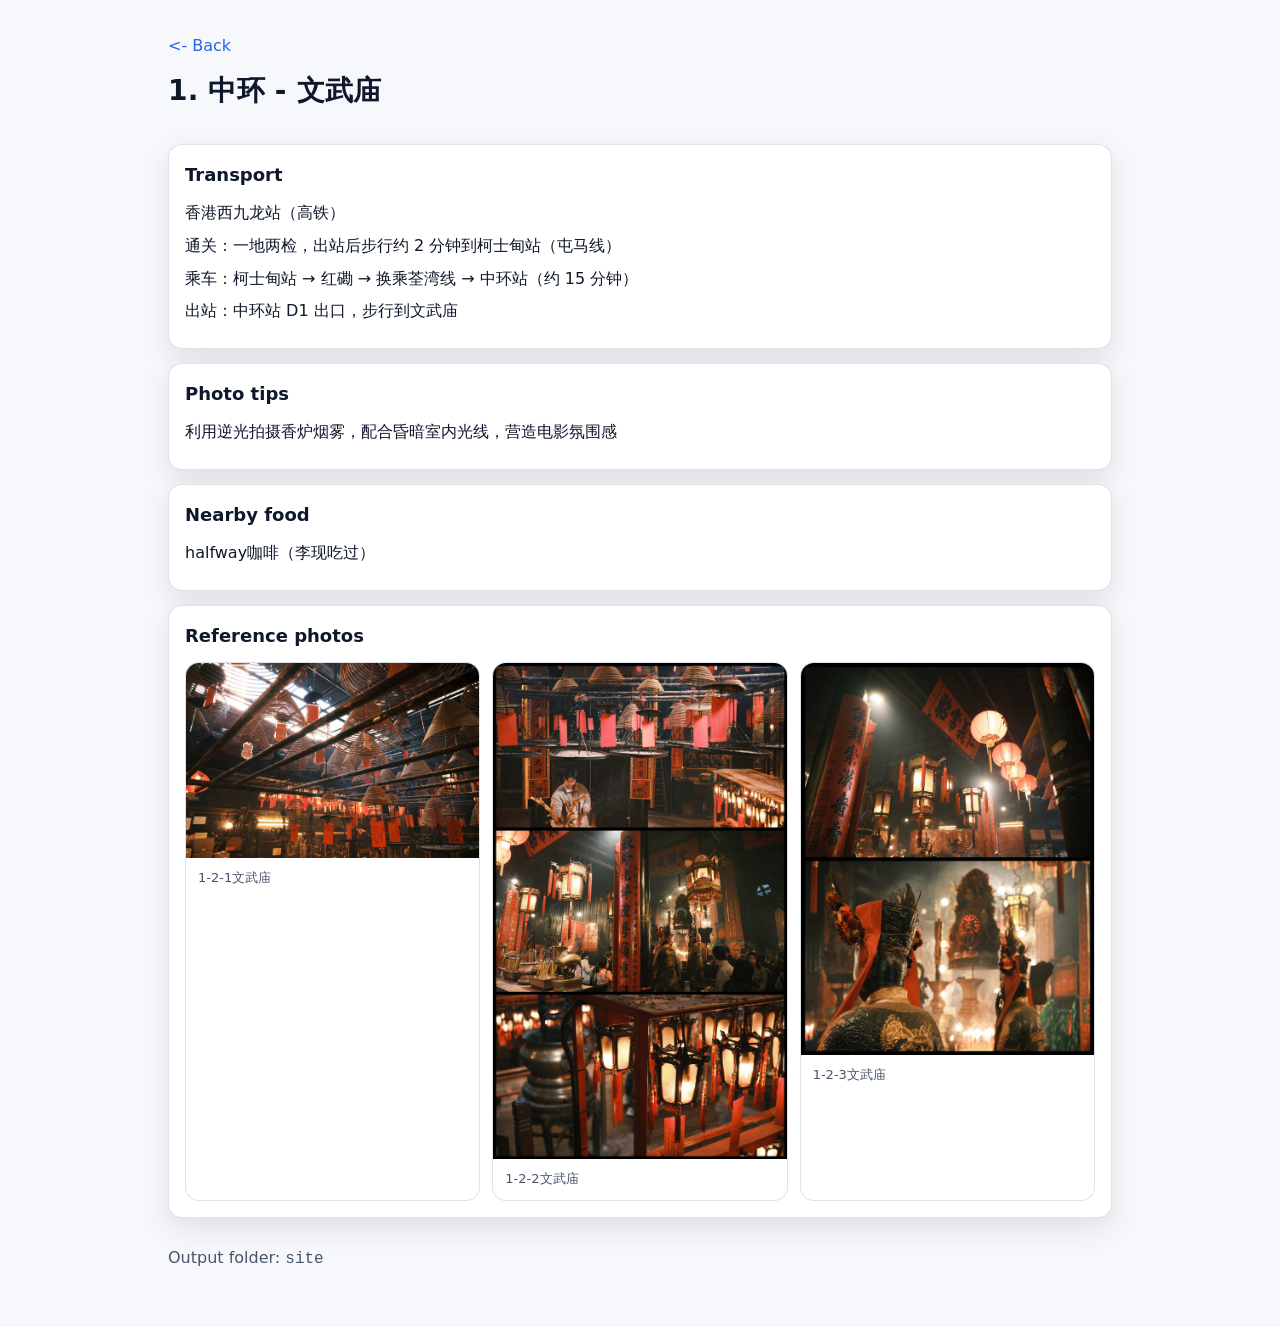
==== places/place-01.html @ 5ca56b50 "Add files via upload" ====
<!doctype html>
<html lang="zh-Hans">
  <head>
    <meta charset="utf-8" />
    <meta name="viewport" content="width=device-width, initial-scale=1" />
    <title>1. 中环 - 文武庙 | Hong Kong Day Trip</title>
    <link rel="stylesheet" href="../assets/styles.css" />
  </head>
  <body>
    <main class="container">
      <header class="header">
        <a class="back" href="../index.html">&lt;- Back</a>
        <h1>1. 中环 - 文武庙</h1>
      </header>

      <section class="section">
        <h2>Transport</h2>
        <p>香港西九龙站（高铁）</p>
<p>通关：一地两检，出站后步行约 2 分钟到柯士甸站（屯马线）</p>
<p>乘车：柯士甸站 → 红磡 → 换乘荃湾线 → 中环站（约 15 分钟）</p>
<p>出站：中环站 D1 出口，步行到文武庙</p>
      </section>

      <section class="section">
        <h2>Photo tips</h2>
        <p>利用逆光拍摄香炉烟雾，配合昏暗室内光线，营造电影氛围感</p>
      </section>

      <section class="section">
        <h2>Nearby food</h2>
        <p>halfway咖啡（李现吃过）</p>
      </section>

      
      <section class="section">
  <h2>Reference photos</h2>
  <div class="img-grid">
    <figure class="img-item"><img loading="lazy" src="../assets/images/1-2-1文武庙.png" alt="1-2-1文武庙" /><figcaption>1-2-1文武庙</figcaption></figure>
<figure class="img-item"><img loading="lazy" src="../assets/images/1-2-2文武庙.png" alt="1-2-2文武庙" /><figcaption>1-2-2文武庙</figcaption></figure>
<figure class="img-item"><img loading="lazy" src="../assets/images/1-2-3文武庙.png" alt="1-2-3文武庙" /><figcaption>1-2-3文武庙</figcaption></figure>
  </div>
</section>

      <footer class="footer">
        <div class="muted">Output folder: <code>site</code></div>
      </footer>
    </main>
  </body>
</html>
---- assets/styles.css ----
:root{
  --bg:#0b0c10;
  --card:#11131a;
  --text:#e8eaf0;
  --muted:#a7adbd;
  --border:rgba(255,255,255,.10);
  --shadow:0 10px 30px rgba(0,0,0,.35);
  --accent:#7aa2ff;
}
@media (prefers-color-scheme: light){
  :root{
    --bg:#f7f8fb;
    --card:#ffffff;
    --text:#0f172a;
    --muted:#475569;
    --border:rgba(15,23,42,.12);
    --shadow:0 10px 30px rgba(2,6,23,.10);
    --accent:#2563eb;
  }
}
*{box-sizing:border-box}
html,body{height:100%}
body{
  margin:0;
  font-family: ui-sans-serif, system-ui, -apple-system, "Segoe UI", "PingFang SC", "Hiragino Sans GB", "Microsoft YaHei", Arial, sans-serif;
  background:var(--bg);
  color:var(--text);
  line-height:1.55;
}
code{font-family: ui-monospace, SFMono-Regular, Menlo, Consolas, "Liberation Mono", monospace}
.container{max-width: 980px; margin: 0 auto; padding: 28px 18px 56px}
.header{padding: 6px 0 18px}
.subtitle{margin: 6px 0 0}
.back{display:inline-block; color:var(--accent); text-decoration:none; margin-bottom:10px}
.back:hover{text-decoration:underline}
h1{margin:0; font-size: 28px; letter-spacing:.2px}
h2{margin:0 0 12px; font-size: 18px}
.section{
  background:var(--card);
  border:1px solid var(--border);
  border-radius:14px;
  padding:16px 16px;
  margin: 14px 0;
  box-shadow: var(--shadow);
}
p{margin: 8px 0}
.muted{color:var(--muted)}
.footer{margin-top: 18px; padding-top: 10px}
.card-grid{
  display:grid;
  grid-template-columns: repeat( auto-fit, minmax(220px, 1fr) );
  gap: 12px;
}
.card{
  display:flex;
  gap: 12px;
  align-items:center;
  padding: 14px;
  border-radius: 14px;
  border:1px solid var(--border);
  background: linear-gradient(180deg, rgba(255,255,255,.03), rgba(255,255,255,0));
  text-decoration:none;
  color:inherit;
  transition: transform .12s ease, border-color .12s ease;
}
.card:hover{transform: translateY(-2px); border-color: rgba(122,162,255,.35)}
.card-idx{
  width: 44px; height: 44px;
  border-radius: 12px;
  display:flex; align-items:center; justify-content:center;
  background: rgba(122,162,255,.12);
  border: 1px solid rgba(122,162,255,.25);
  color: var(--accent);
  font-weight: 700;
}
.card-title{font-weight: 650}
.img-grid{
  display:grid;
  grid-template-columns: repeat( auto-fit, minmax(220px, 1fr) );
  gap: 12px;
}
.img-item{
  margin:0;
  border-radius: 14px;
  overflow:hidden;
  border:1px solid var(--border);
  background: rgba(255,255,255,.02);
}
.img-item img{display:block; width:100%; height:auto}
.img-item figcaption{padding: 10px 12px; font-size: 13px; color: var(--muted)}
.img-missing{
  border-radius: 14px;
  border:1px dashed rgba(255,90,90,.55);
  background: rgba(255,90,90,.08);
  padding: 14px;
}
.img-missing-title{font-weight:700; margin-bottom: 6px}
.img-missing-name{font-family: ui-monospace, SFMono-Regular, Menlo, Consolas, monospace; font-size: 12px}
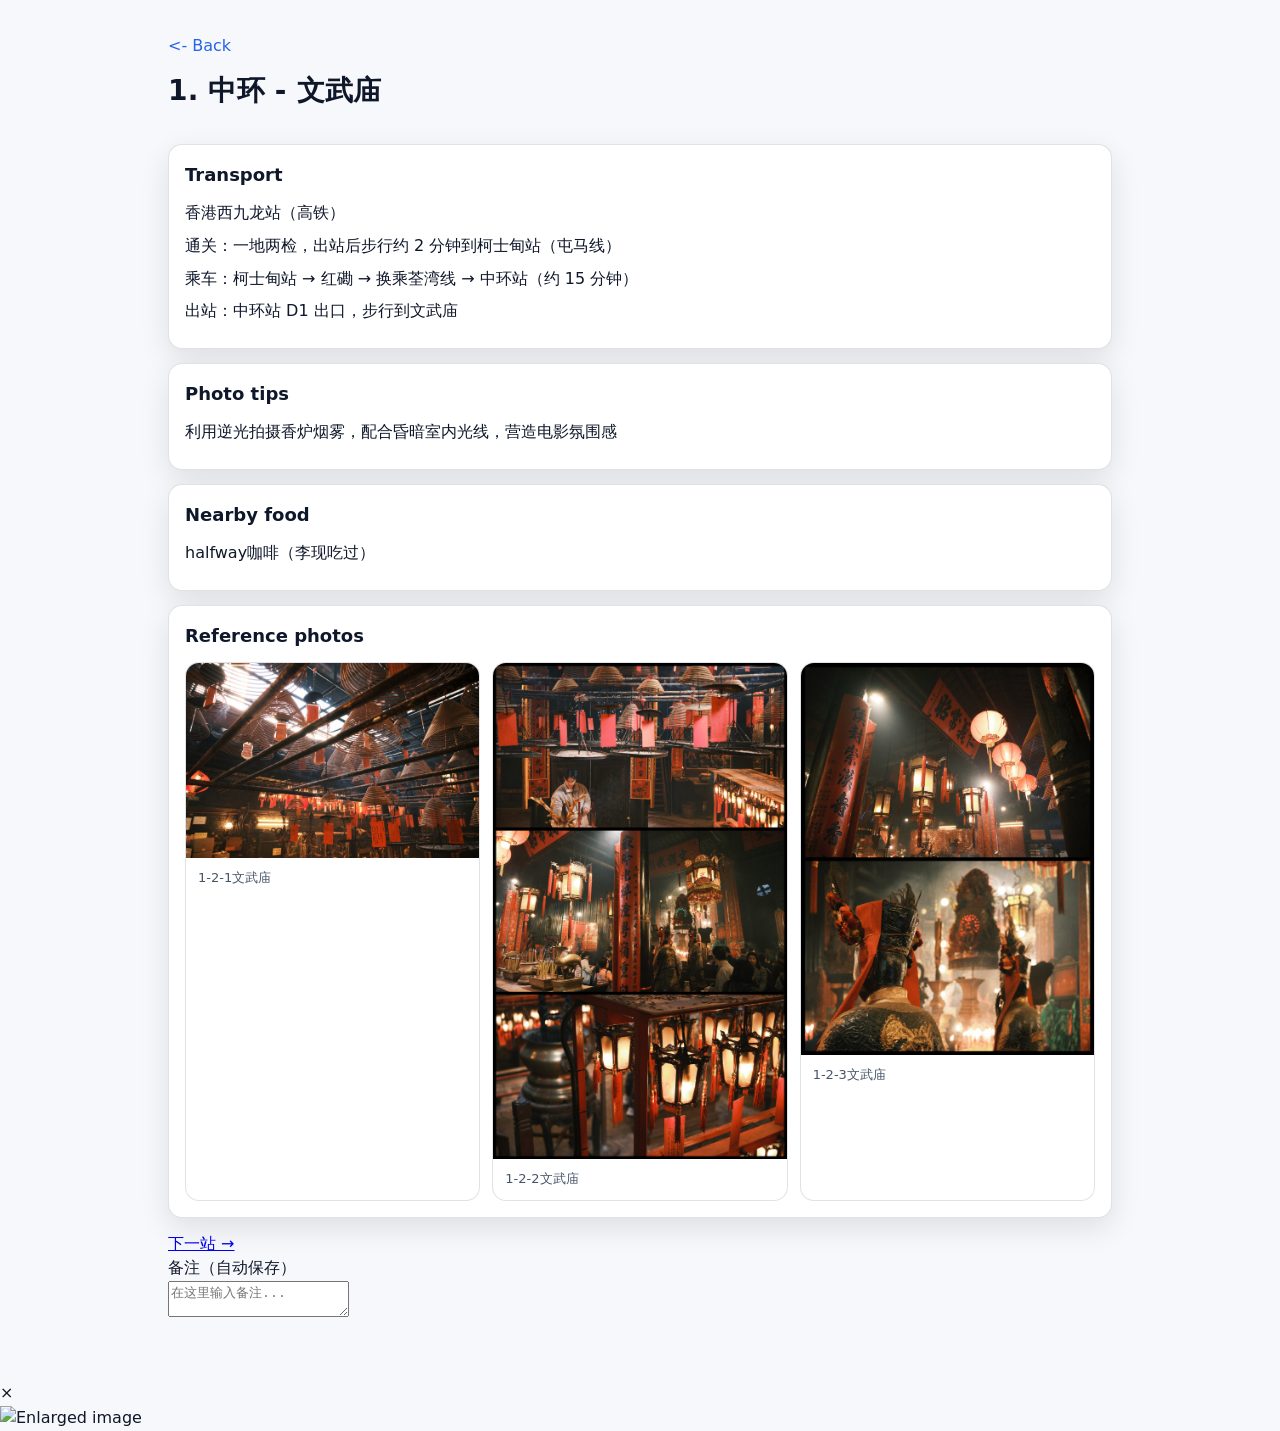
==== commit 60d008b7: "Add files via upload" ====
--- a/places/place-01.html
+++ b/places/place-01.html
@@ -15,9 +15,9 @@
 
       <section class="section">
         <h2>Transport</h2>
-        <p>香港西九龙站（高铁）</p>
-<p>通关：一地两检，出站后步行约 2 分钟到柯士甸站（屯马线）</p>
-<p>乘车：柯士甸站 → 红磡 → 换乘荃湾线 → 中环站（约 15 分钟）</p>
+        <p>香港西九龙站（高铁）</p>
+<p>通关：一地两检，出站后步行约 2 分钟到柯士甸站（屯马线）</p>
+<p>乘车：柯士甸站 → 红磡 → 换乘荃湾线 → 中环站（约 15 分钟）</p>
 <p>出站：中环站 D1 出口，步行到文武庙</p>
       </section>
 
@@ -35,15 +35,76 @@
       <section class="section">
   <h2>Reference photos</h2>
   <div class="img-grid">
-    <figure class="img-item"><img loading="lazy" src="../assets/images/1-2-1文武庙.png" alt="1-2-1文武庙" /><figcaption>1-2-1文武庙</figcaption></figure>
-<figure class="img-item"><img loading="lazy" src="../assets/images/1-2-2文武庙.png" alt="1-2-2文武庙" /><figcaption>1-2-2文武庙</figcaption></figure>
+    <figure class="img-item"><img loading="lazy" src="../assets/images/1-2-1文武庙.png" alt="1-2-1文武庙" /><figcaption>1-2-1文武庙</figcaption></figure>
+<figure class="img-item"><img loading="lazy" src="../assets/images/1-2-2文武庙.png" alt="1-2-2文武庙" /><figcaption>1-2-2文武庙</figcaption></figure>
 <figure class="img-item"><img loading="lazy" src="../assets/images/1-2-3文武庙.png" alt="1-2-3文武庙" /><figcaption>1-2-3文武庙</figcaption></figure>
   </div>
 </section>
 
-      <footer class="footer">
-        <div class="muted">Output folder: <code>site</code></div>
-      </footer>
+      <div class="next-nav">
+        <a href="place-02.html" class="next-btn">下一站 →</a>
+      </div>
+
+      <div class="notes-section">
+        <div class="notes-label">备注（自动保存）</div>
+        <textarea class="notes-textarea" id="notes" placeholder="在这里输入备注..."></textarea>
+      </div>
     </main>
+    <div id="imageModal" class="modal">
+      <span class="modal-close">&times;</span>
+      <div class="modal-content">
+        <img id="modalImage" class="modal-image" src="" alt="Enlarged image" />
+      </div>
+    </div>
+
+    <script>
+      const imageModal = document.getElementById('imageModal');
+      const modalImage = document.getElementById('modalImage');
+      const modalClose = document.querySelector('.modal-close');
+
+      document.querySelectorAll('.img-item img').forEach(function(img) {
+        img.classList.add('clickable-img');
+        img.style.cursor = 'zoom-in';
+        img.addEventListener('click', function() {
+          modalImage.src = this.src;
+          imageModal.classList.add('show');
+          document.body.style.overflow = 'hidden';
+        });
+      });
+
+      modalClose.addEventListener('click', function() {
+        imageModal.classList.remove('show');
+        document.body.style.overflow = 'auto';
+      });
+
+      imageModal.addEventListener('click', function(e) {
+        if (e.target === this) {
+          imageModal.classList.remove('show');
+          document.body.style.overflow = 'auto';
+        }
+      });
+
+      document.addEventListener('keydown', function(e) {
+        if (e.key === 'Escape') {
+          imageModal.classList.remove('show');
+          document.body.style.overflow = 'auto';
+        }
+      });
+
+      // Notes functionality with localStorage
+      const notesTextarea = document.getElementById('notes');
+      const storageKey = 'hk-trip-notes-place-01';
+
+      // Load saved notes
+      const savedNotes = localStorage.getItem(storageKey);
+      if (savedNotes) {
+        notesTextarea.value = savedNotes;
+      }
+
+      // Save notes on input
+      notesTextarea.addEventListener('input', function() {
+        localStorage.setItem(storageKey, this.value);
+      });
+    </script>
   </body>
 </html>
